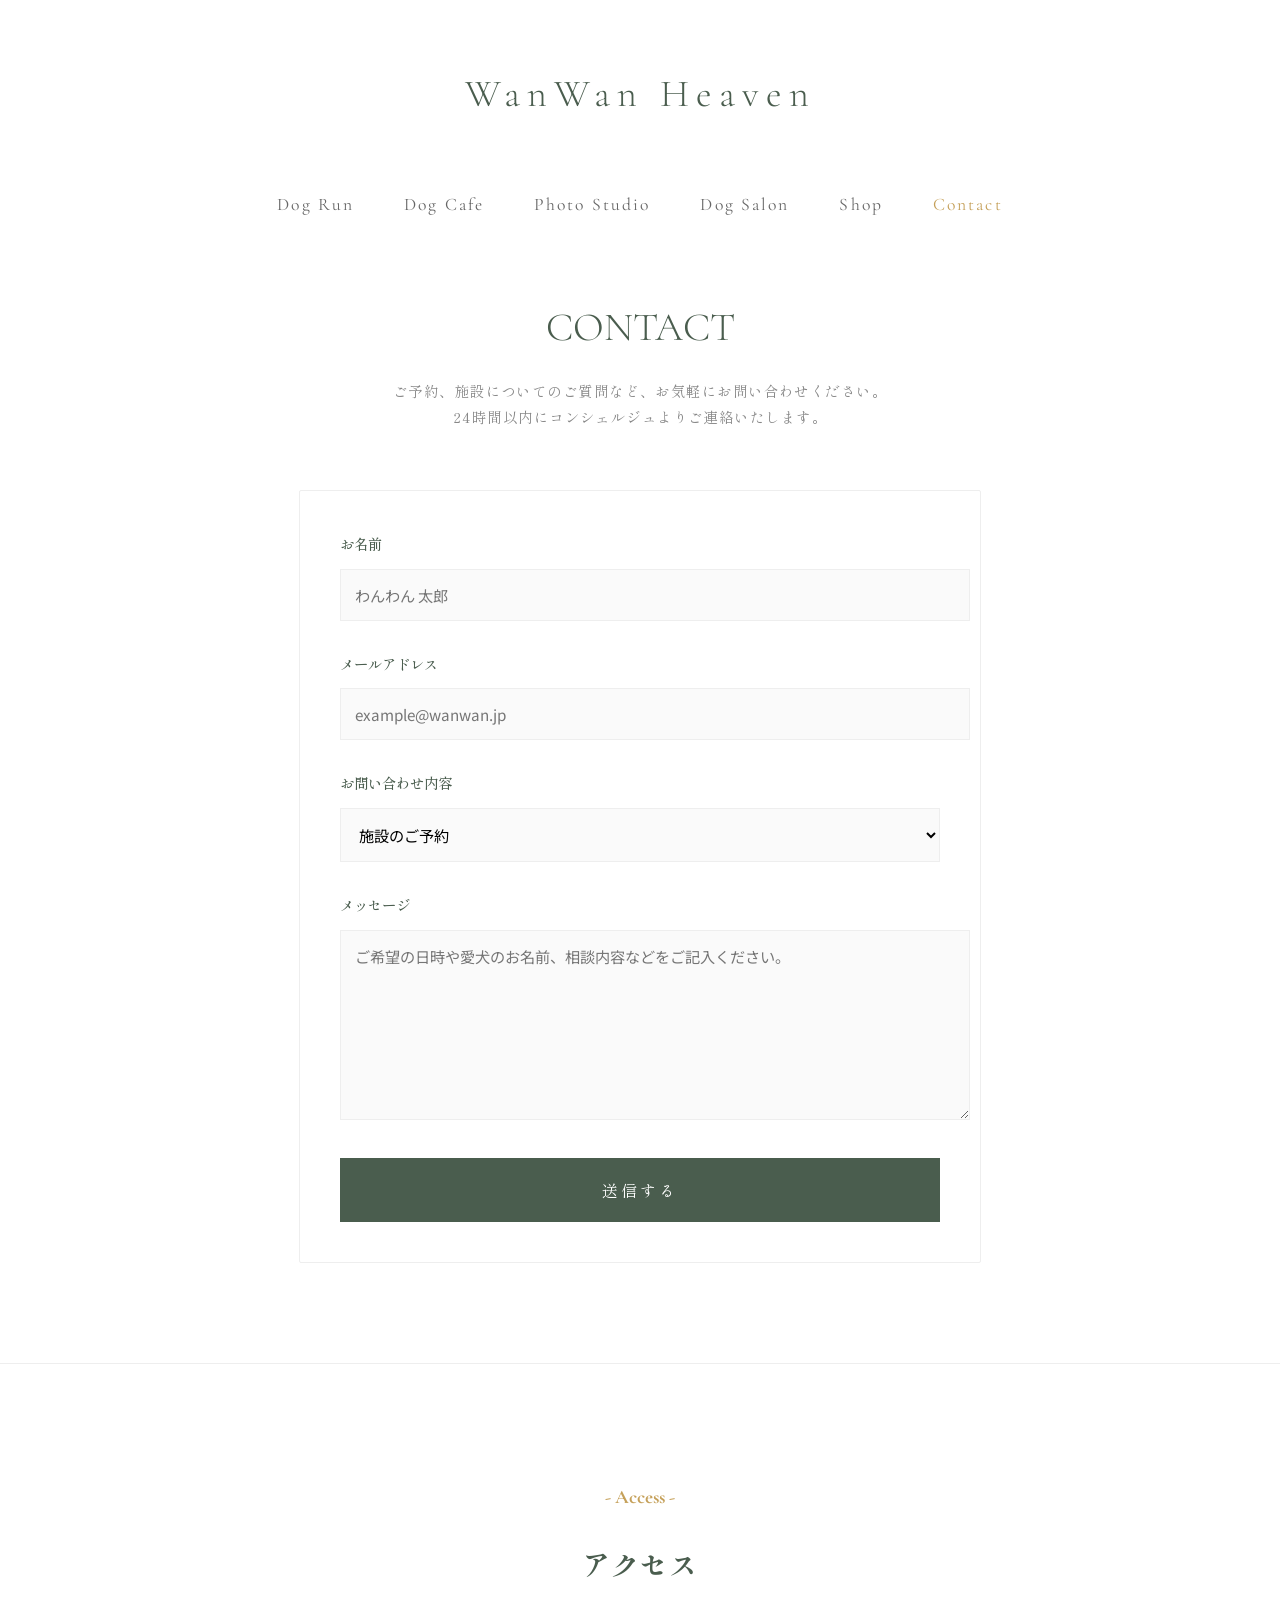
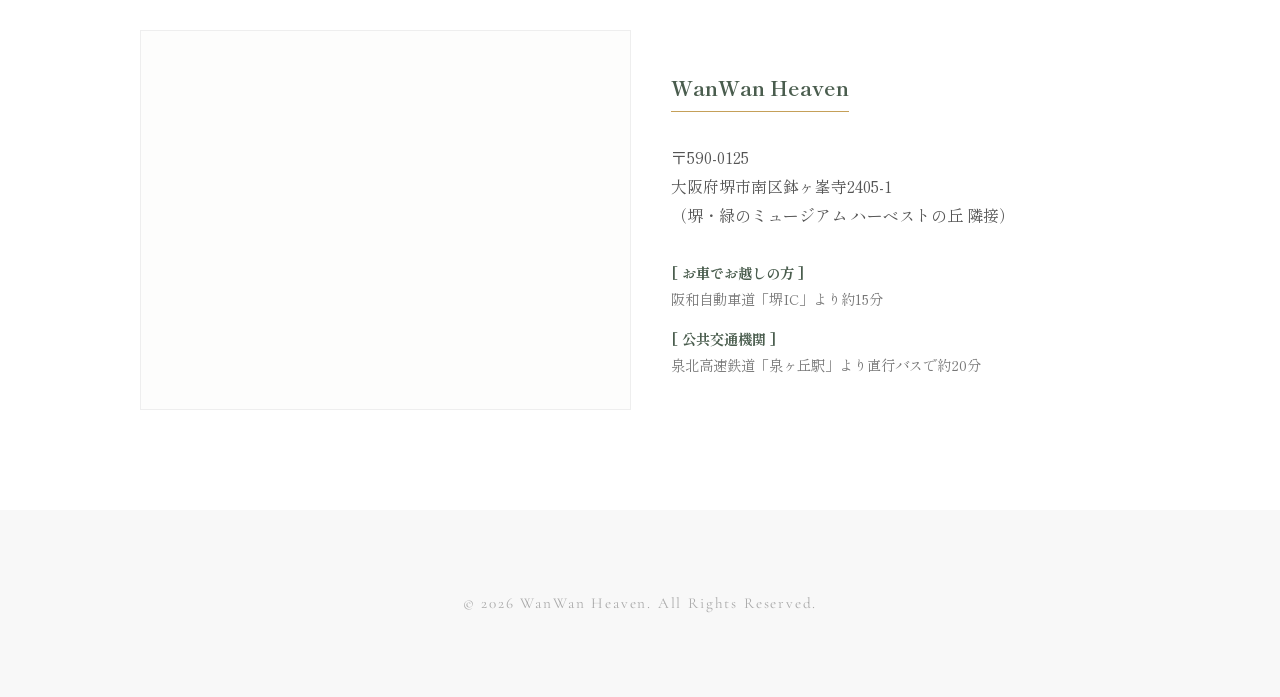
==== contact.html @ cfdf2ea4 "Add files via upload" ====
<!DOCTYPE html>
<html lang="ja">
<head>
    <meta charset="UTF-8">
    <meta name="viewport" content="width=device-width, initial-scale=1.0">
    <title>Contact | WanWan Heaven</title>
    <link href="https://fonts.googleapis.com/css2?family=Cormorant+Garamond:ital,wght@0,300;1,300&family=Noto+Sans+JP:wght@300;400&family=Shippori+Mincho:wght@400;500&display=swap" rel="stylesheet">
    <style>
        /* 変数定義（サイト共通） */
        :root {
            --main-green: #4a5d4e;
            --accent-gold: #c5a059;
            --text-color: #444;
            --line-color: #eee;
            --light-gray: #f8f8f8;
            --bg-color: #fdfdfc;
        }

        body {
            margin: 0; padding: 0;
            background-color: #fff;
            color: var(--text-color);
            font-family: 'Shippori Mincho', serif;
            -webkit-font-smoothing: antialiased;
            line-height: 1.8;
        }

        /* --- 🐾 スマホ専用 details メニュー --- */
        .mobile-only-menu { display: none; }

        /* --- ヘッダーデザイン --- */
        .site-header { padding: 60px 0 30px; text-align: center; background: #fff; }
        .header-logo {
            font-family: 'Cormorant Garamond', serif; font-size: 2.4rem;
            letter-spacing: 0.18em; margin-bottom: 60px; font-weight: 300;
        }
        .header-logo a { text-decoration: none; color: var(--main-green); }

        .global-nav ul {
            display: flex; justify-content: center;
            list-style: none; gap: 50px; padding: 0; margin: 0;
        }
        .global-nav li a {
            text-decoration: none; color: #666;
            font-family: 'Cormorant Garamond', serif; font-size: 1.1rem;
            letter-spacing: 0.12em; transition: 0.3s;
            position: relative; padding-bottom: 8px;
        }
        .global-nav li a:hover { color: var(--accent-gold); }

        /* --- モバイル対応 --- */
        @media (max-width: 900px) {
            .global-nav { display: none; }
            .mobile-only-menu {
                display: block; position: sticky; top: 0; z-index: 3000;
            }
            .header-logo { font-size: 1.8rem; margin-bottom: 30px; }
            .site-header { padding: 40px 0 20px; }
        }

        /* --- Contact コンテンツデザイン --- */
        .container { max-width: 1000px; margin: 0 auto; padding: 0 20px; }
        .page-title-section { text-align: center; margin: 40px 0 60px; }
        .page-title { font-family: 'Cormorant Garamond', serif; font-size: 2.5rem; color: var(--main-green); font-weight: 300; margin-bottom: 15px; }
        .page-subtitle { font-size: 0.9rem; color: #888; letter-spacing: 0.1em; line-height: 1.8; }

        /* --- Contact Form --- */
        .contact-form { max-width: 600px; margin: 40px auto 100px; background: #fff; padding: 40px; border-radius: 2px; border: 1px solid var(--line-color); }
        .form-group { margin-bottom: 30px; }
        label { display: block; margin-bottom: 12px; font-weight: 500; color: var(--main-green); font-size: 0.9rem; }
        
        input, select, textarea { 
            width: 100%; padding: 14px; border: 1px solid var(--line-color); 
            border-radius: 0; font-family: 'Noto Sans JP', sans-serif; 
            background: #fafafa; transition: 0.3s; font-size: 0.95rem;
        }
        input:focus, select:focus, textarea:focus { outline: none; border-color: var(--accent-gold); background: #fff; }
        
        textarea { height: 160px; resize: vertical; }
        
        .btn-submit { 
            width: 100%; padding: 20px; background: var(--main-green); 
            color: #fff; border: none; cursor: pointer; 
            font-size: 1rem; transition: 0.3s; letter-spacing: 0.2em;
            font-family: 'Shippori Mincho', serif;
        }
        .btn-submit:hover { background: var(--accent-gold); }

        /* --- Access Section --- */
        .access-wrap { padding: 100px 0; background: #fff; border-top: 1px solid var(--line-color); }
        .access-container { display: flex; flex-wrap: wrap; gap: 40px; align-items: center; margin-top: 40px; }

        footer { 
            text-align: center; padding: 80px 0; color: #aaa; 
            font-family: 'Cormorant Garamond', serif; font-size: 0.95rem; 
            letter-spacing: 0.12em; background: var(--light-gray);
        }

        @media (max-width: 600px) {
            .contact-form { padding: 25px 20px; }
        }
    </style>
</head>
<body>

<details class="mobile-only-menu">
  <summary style="cursor:pointer; padding:15px; list-style:none; background:var(--main-green); color:white; text-align:center; font-family:'Shippori Mincho', serif; letter-spacing:0.1em;">
    🐾 MENU 
  </summary>
  <nav style="background:rgba(255,255,255,0.98); padding:25px; border-bottom:1px solid var(--line-color); text-align:center; backdrop-filter:blur(5px);">
    <ul style="list-style:none; padding:0; margin:0;">
      <li style="margin-bottom:20px;"><a href="Dog Run.html" style="text-decoration:none; color:var(--main-green); font-size:1.1rem;">Dog Run</a></li>
      <li style="margin-bottom:20px;"><a href="Dog Cafe.html" style="text-decoration:none; color:var(--main-green); font-size:1.1rem;">Dog Cafe</a></li>
      <li style="margin-bottom:20px;"><a href="Photo Area.html" style="text-decoration:none; color:var(--main-green); font-size:1.1rem;">Photo Studio</a></li>
      <li style="margin-bottom:20px;"><a href="Dog Salon.html" style="text-decoration:none; color:var(--main-green); font-size:1.1rem;">Dog Salon</a></li>
      <li style="margin-bottom:20px;"><a href="Shop.html" style="text-decoration:none; color:var(--main-green); font-size:1.1rem;">Shop</a></li>
      <li><a href="contact.html" style="text-decoration:none; color:var(--accent-gold); font-size:1.1rem; font-weight:bold;">Contact</a></li>
    </ul>
  </nav>
</details>

<header class="site-header">
    <div class="header-logo">
        <a href="index.html">WanWan Heaven</a>
    </div>
    <nav class="global-nav">
        <ul>
            <li><a href="Dog Run.html">Dog Run</a></li>
            <li><a href="Dog Cafe.html">Dog Cafe</a></li>
            <li><a href="Photo Area.html">Photo Studio</a></li>
            <li><a href="Dog Salon.html">Dog Salon</a></li>
            <li><a href="Shop.html">Shop</a></li>
            <li><a href="contact.html" style="color: var(--accent-gold);">Contact</a></li>
        </ul>
    </nav>
</header>

<main class="container">
    <div class="page-title-section">
        <h1 class="page-title">CONTACT</h1>
        <p class="page-subtitle">ご予約、施設についてのご質問など、お気軽にお問い合わせください。<br>24時間以内にコンシェルジュよりご連絡いたします。</p>
    </div>

    <form class="contact-form" action="#" method="post">
        <div class="form-group">
            <label for="name">お名前</label>
            <input type="text" id="name" name="name" required placeholder="わんわん 太郎">
        </div>
        <div class="form-group">
            <label for="email">メールアドレス</label>
            <input type="email" id="email" name="email" required placeholder="example@wanwan.jp">
        </div>
        <div class="form-group">
            <label for="category">お問い合わせ内容</label>
            <select id="category" name="category">
                <option value="reserve">施設のご予約</option>
                <option value="salon">トリミング予約</option>
                <option value="question">施設についてのご質問</option>
                <option value="other">その他</option>
            </select>
        </div>
        <div class="form-group">
            <label for="message">メッセージ</label>
            <textarea id="message" name="message" required placeholder="ご希望の日時や愛犬のお名前、相談内容などをご記入ください。"></textarea>
        </div>
        <button type="submit" class="btn-submit">送信する</button>
    </form>
</main>

<section class="access-wrap">
    <div class="container">
        <div style="text-align: center; margin-bottom: 40px;">
            <h2 style="font-family:'Cormorant Garamond', serif; font-size:1.2rem; color:var(--accent-gold); margin-bottom:10px;">- Access -</h2>
            <h2 style="font-size: 1.8rem; color: var(--main-green);">アクセス</h2>
        </div>

        <div class="access-container">
            <div style="flex: 1; min-width: 300px; border: 1px solid var(--line-color); padding: 10px; background: #fdfdfc;">
                <iframe 
                    src="https://www.google.com/maps/embed?pb=!1m18!1m12!1m3!1d3286.953509176378!2d135.53123537633216!3d34.47870939498218!2m3!1f0!2f0!3f0!3m2!1i1024!2i768!4f13.1!3m3!1m2!1s0x6000da2840000001%3A0x6b70125430b35581!2z44OP44O844OZ44K544OI44Gu5LiY!5e0!3m2!1sja!2sjp!4v1710000000000!5m2!1sja!2sjp" 
                    width="100%" 
                    height="350" 
                    style="border:0; filter: grayscale(0.2);" 
                    allowfullscreen="" 
                    loading="lazy">
                </iframe>
            </div>

            <div style="flex: 1; min-width: 300px;">
                <div style="margin-bottom: 30px;">
                    <h3 style="color: var(--main-green); font-size: 1.3rem; margin-bottom: 15px; border-bottom: 1px solid var(--accent-gold); display: inline-block; padding-bottom: 5px;">
                        WanWan Heaven
                    </h3>
                    <p style="font-size: 1rem; color: #555;">
                        〒590-0125<br>
                        大阪府堺市南区鉢ヶ峯寺2405-1<br>
                        （堺・緑のミュージアム ハーベストの丘 隣接）
                    </p>
                </div>
                
                <div style="font-size: 0.9rem; color: #777;">
                    <p style="margin-bottom: 10px;">
                        <strong style="color: var(--main-green);">[ お車でお越しの方 ]</strong><br>
                        阪和自動車道「堺IC」より約15分
                    </p>
                    <p>
                        <strong style="color: var(--main-green);">[ 公共交通機関 ]</strong><br>
                        泉北高速鉄道「泉ヶ丘駅」より直行バスで約20分
                    </p>
                </div>
            </div>
        </div>
    </div>
</section>

<footer>
    &copy; 2026 WanWan Heaven. All Rights Reserved.
</footer>

</body>
</html>
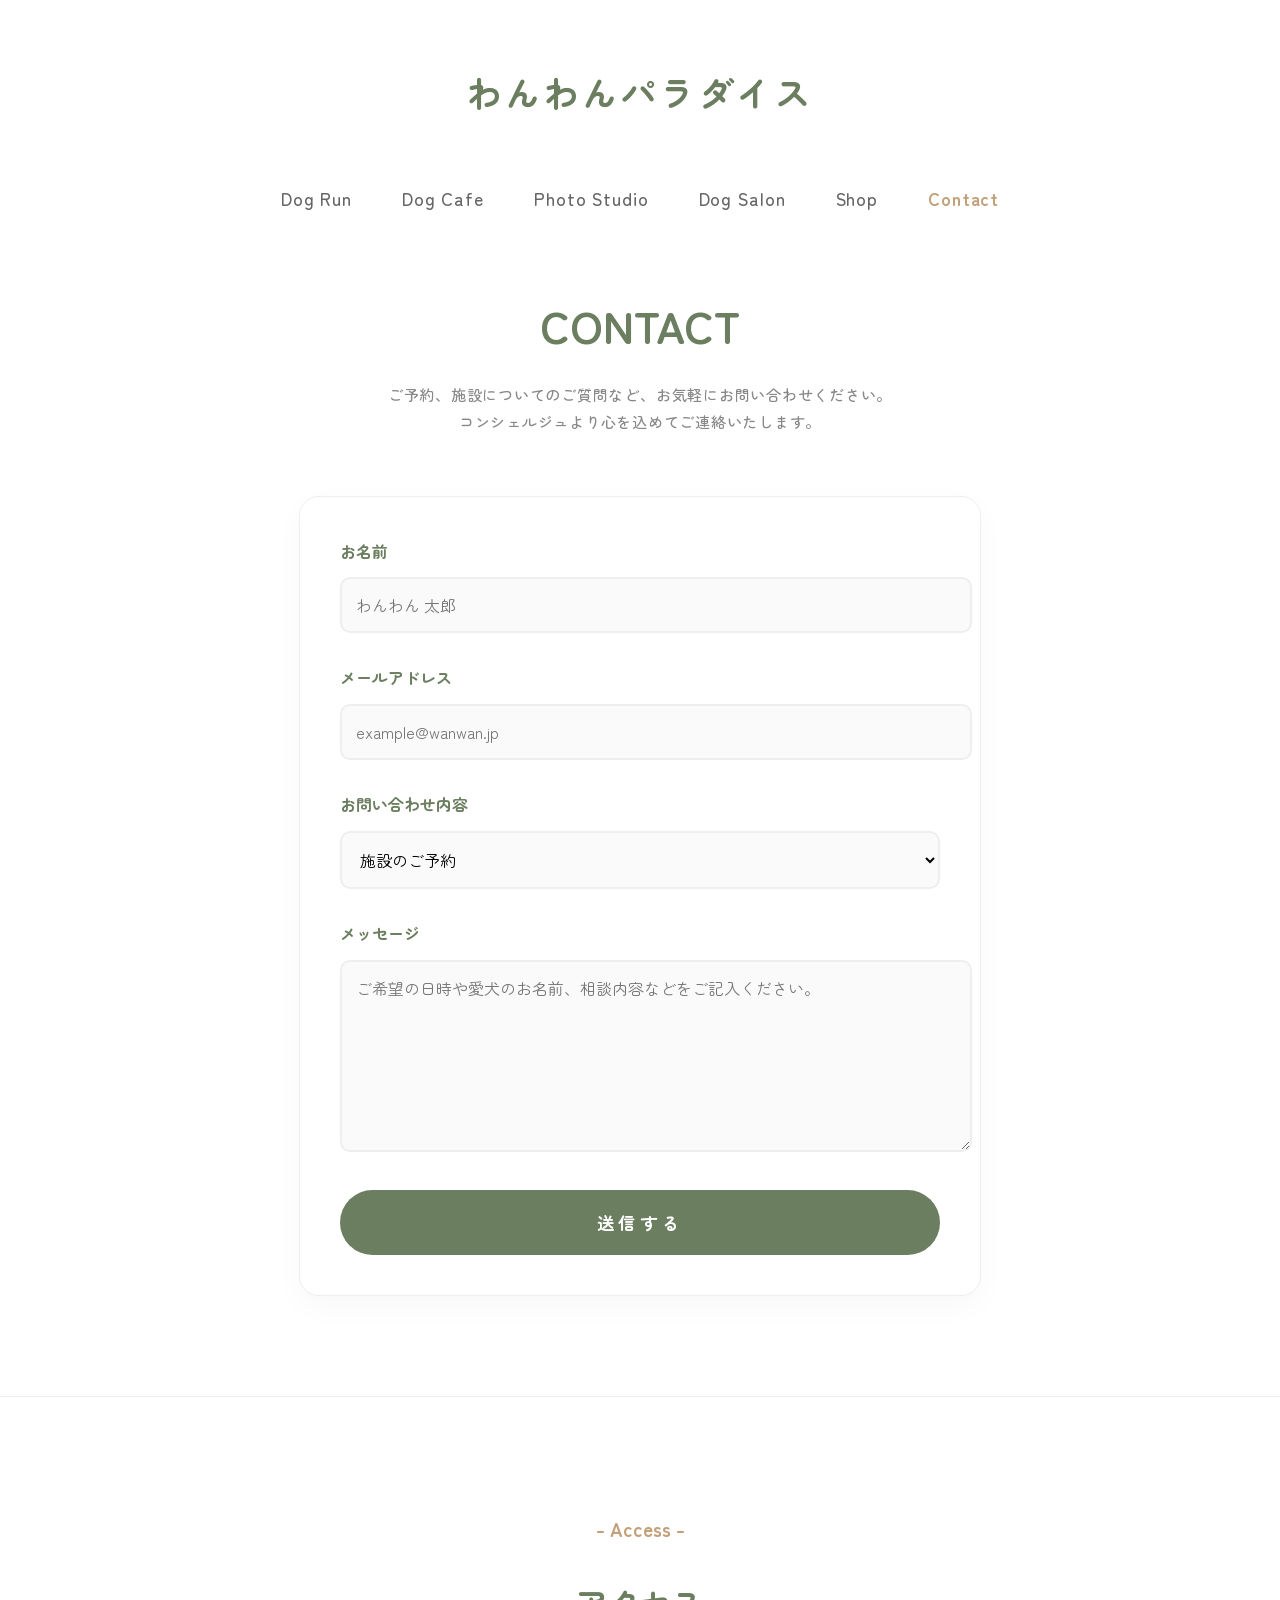
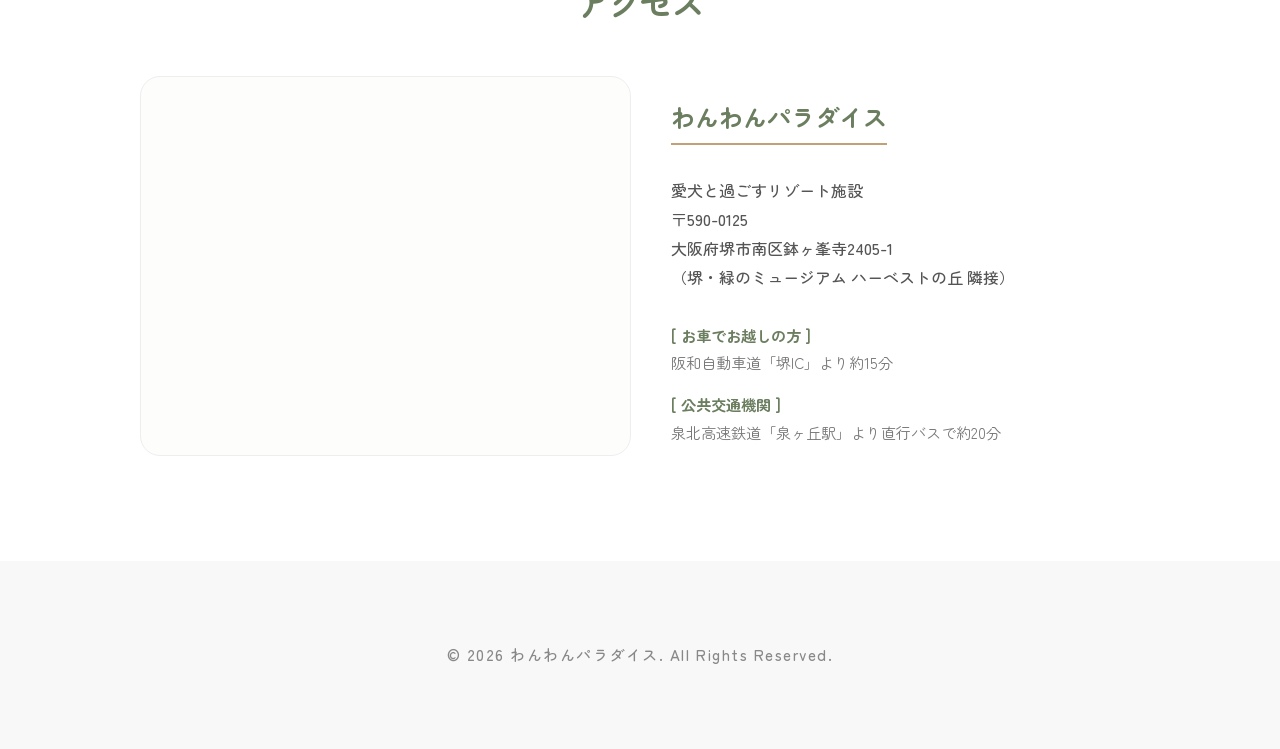
==== commit f26d6428: "Add files via upload" ====
--- a/contact.html
+++ b/contact.html
@@ -3,13 +3,13 @@
 <head>
     <meta charset="UTF-8">
     <meta name="viewport" content="width=device-width, initial-scale=1.0">
-    <title>Contact | WanWan Heaven</title>
-    <link href="https://fonts.googleapis.com/css2?family=Cormorant+Garamond:ital,wght@0,300;1,300&family=Noto+Sans+JP:wght@300;400&family=Shippori+Mincho:wght@400;500&display=swap" rel="stylesheet">
+    <title>Contact | わんわんパラダイス</title>
+    <link href="https://fonts.googleapis.com/css2?family=Cormorant+Garamond:ital,wght@0,300;1,300&family=Noto+Sans+JP:wght@300;400&family=Zen+Maru+Gothic:wght@400;500;700&display=swap" rel="stylesheet">
     <style>
         /* 変数定義（サイト共通） */
         :root {
-            --main-green: #4a5d4e;
-            --accent-gold: #c5a059;
+            --main-green: #6b7e5f; /* トップページと統一 */
+            --accent-gold: #c2a17a; /* トップページと統一 */
             --text-color: #444;
             --line-color: #eee;
             --light-gray: #f8f8f8;
@@ -20,7 +20,8 @@
             margin: 0; padding: 0;
             background-color: #fff;
             color: var(--text-color);
-            font-family: 'Shippori Mincho', serif;
+            /* 親しみやすい丸ゴシックへ変更 */
+            font-family: 'Zen Maru Gothic', sans-serif;
             -webkit-font-smoothing: antialiased;
             line-height: 1.8;
         }
@@ -31,8 +32,8 @@
         /* --- ヘッダーデザイン --- */
         .site-header { padding: 60px 0 30px; text-align: center; background: #fff; }
         .header-logo {
-            font-family: 'Cormorant Garamond', serif; font-size: 2.4rem;
-            letter-spacing: 0.18em; margin-bottom: 60px; font-weight: 300;
+            font-size: 2.2rem;
+            letter-spacing: 0.1em; margin-bottom: 60px; font-weight: 700;
         }
         .header-logo a { text-decoration: none; color: var(--main-green); }
 
@@ -42,8 +43,9 @@
         }
         .global-nav li a {
             text-decoration: none; color: #666;
-            font-family: 'Cormorant Garamond', serif; font-size: 1.1rem;
-            letter-spacing: 0.12em; transition: 0.3s;
+            font-size: 1.1rem;
+            font-weight: 500;
+            letter-spacing: 0.05em; transition: 0.3s;
             position: relative; padding-bottom: 8px;
         }
         .global-nav li a:hover { color: var(--accent-gold); }
@@ -61,18 +63,18 @@
         /* --- Contact コンテンツデザイン --- */
         .container { max-width: 1000px; margin: 0 auto; padding: 0 20px; }
         .page-title-section { text-align: center; margin: 40px 0 60px; }
-        .page-title { font-family: 'Cormorant Garamond', serif; font-size: 2.5rem; color: var(--main-green); font-weight: 300; margin-bottom: 15px; }
-        .page-subtitle { font-size: 0.9rem; color: #888; letter-spacing: 0.1em; line-height: 1.8; }
+        .page-title { font-size: 2.8rem; color: var(--main-green); font-weight: 700; margin-bottom: 15px; }
+        .page-subtitle { font-size: 0.95rem; color: #888; letter-spacing: 0.05em; line-height: 1.8; font-weight: 500; }
 
         /* --- Contact Form --- */
-        .contact-form { max-width: 600px; margin: 40px auto 100px; background: #fff; padding: 40px; border-radius: 2px; border: 1px solid var(--line-color); }
+        .contact-form { max-width: 600px; margin: 40px auto 100px; background: #fff; padding: 40px; border-radius: 20px; border: 1px solid var(--line-color); box-shadow: 0 10px 30px rgba(0,0,0,0.03); }
         .form-group { margin-bottom: 30px; }
-        label { display: block; margin-bottom: 12px; font-weight: 500; color: var(--main-green); font-size: 0.9rem; }
+        label { display: block; margin-bottom: 12px; font-weight: 700; color: var(--main-green); font-size: 1rem; }
         
         input, select, textarea { 
-            width: 100%; padding: 14px; border: 1px solid var(--line-color); 
-            border-radius: 0; font-family: 'Noto Sans JP', sans-serif; 
-            background: #fafafa; transition: 0.3s; font-size: 0.95rem;
+            width: 100%; padding: 14px; border: 2px solid var(--line-color); 
+            border-radius: 10px; font-family: 'Zen Maru Gothic', sans-serif; 
+            background: #fafafa; transition: 0.3s; font-size: 1rem;
         }
         input:focus, select:focus, textarea:focus { outline: none; border-color: var(--accent-gold); background: #fff; }
         
@@ -81,47 +83,51 @@
         .btn-submit { 
             width: 100%; padding: 20px; background: var(--main-green); 
             color: #fff; border: none; cursor: pointer; 
-            font-size: 1rem; transition: 0.3s; letter-spacing: 0.2em;
-            font-family: 'Shippori Mincho', serif;
-        }
-        .btn-submit:hover { background: var(--accent-gold); }
+            border-radius: 50px;
+            font-size: 1.1rem; transition: 0.3s; letter-spacing: 0.2em;
+            font-family: 'Zen Maru Gothic', sans-serif;
+            font-weight: 700;
+        }
+        .btn-submit:hover { background: var(--accent-gold); transform: translateY(-2px); box-shadow: 0 5px 15px rgba(194, 161, 122, 0.3); }
 
         /* --- Access Section --- */
         .access-wrap { padding: 100px 0; background: #fff; border-top: 1px solid var(--line-color); }
         .access-container { display: flex; flex-wrap: wrap; gap: 40px; align-items: center; margin-top: 40px; }
 
         footer { 
-            text-align: center; padding: 80px 0; color: #aaa; 
-            font-family: 'Cormorant Garamond', serif; font-size: 0.95rem; 
-            letter-spacing: 0.12em; background: var(--light-gray);
+            text-align: center; padding: 80px 0; color: #888; 
+            font-weight: 500;
+            font-size: 0.95rem; 
+            letter-spacing: 0.1em; background: var(--light-gray);
         }
 
         @media (max-width: 600px) {
-            .contact-form { padding: 25px 20px; }
+            .contact-form { padding: 30px 20px; }
+            .page-title { font-size: 2.2rem; }
         }
     </style>
 </head>
 <body>
 
 <details class="mobile-only-menu">
-  <summary style="cursor:pointer; padding:15px; list-style:none; background:var(--main-green); color:white; text-align:center; font-family:'Shippori Mincho', serif; letter-spacing:0.1em;">
+  <summary style="cursor:pointer; padding:15px; list-style:none; background:var(--main-green); color:white; text-align:center; font-weight:700; letter-spacing:0.1em;">
     🐾 MENU 
   </summary>
   <nav style="background:rgba(255,255,255,0.98); padding:25px; border-bottom:1px solid var(--line-color); text-align:center; backdrop-filter:blur(5px);">
     <ul style="list-style:none; padding:0; margin:0;">
-      <li style="margin-bottom:20px;"><a href="Dog Run.html" style="text-decoration:none; color:var(--main-green); font-size:1.1rem;">Dog Run</a></li>
-      <li style="margin-bottom:20px;"><a href="Dog Cafe.html" style="text-decoration:none; color:var(--main-green); font-size:1.1rem;">Dog Cafe</a></li>
-      <li style="margin-bottom:20px;"><a href="Photo Area.html" style="text-decoration:none; color:var(--main-green); font-size:1.1rem;">Photo Studio</a></li>
-      <li style="margin-bottom:20px;"><a href="Dog Salon.html" style="text-decoration:none; color:var(--main-green); font-size:1.1rem;">Dog Salon</a></li>
-      <li style="margin-bottom:20px;"><a href="Shop.html" style="text-decoration:none; color:var(--main-green); font-size:1.1rem;">Shop</a></li>
-      <li><a href="contact.html" style="text-decoration:none; color:var(--accent-gold); font-size:1.1rem; font-weight:bold;">Contact</a></li>
+      <li style="margin-bottom:20px;"><a href="Dog Run.html" style="text-decoration:none; color:var(--main-green); font-size:1.1rem; font-weight:700;">Dog Run</a></li>
+      <li style="margin-bottom:20px;"><a href="Dog Cafe.html" style="text-decoration:none; color:var(--main-green); font-size:1.1rem; font-weight:700;">Dog Cafe</a></li>
+      <li style="margin-bottom:20px;"><a href="Photo Area.html" style="text-decoration:none; color:var(--main-green); font-size:1.1rem; font-weight:700;">Photo Studio</a></li>
+      <li style="margin-bottom:20px;"><a href="Dog Salon.html" style="text-decoration:none; color:var(--main-green); font-size:1.1rem; font-weight:700;">Dog Salon</a></li>
+      <li style="margin-bottom:20px;"><a href="Shop.html" style="text-decoration:none; color:var(--main-green); font-size:1.1rem; font-weight:700;">Shop</a></li>
+      <li><a href="contact.html" style="text-decoration:none; color:var(--accent-gold); font-size:1.1rem; font-weight:700;">Contact</a></li>
     </ul>
   </nav>
 </details>
 
 <header class="site-header">
     <div class="header-logo">
-        <a href="index.html">WanWan Heaven</a>
+        <a href="index.html">わんわんパラダイス</a>
     </div>
     <nav class="global-nav">
         <ul>
@@ -130,7 +136,7 @@
             <li><a href="Photo Area.html">Photo Studio</a></li>
             <li><a href="Dog Salon.html">Dog Salon</a></li>
             <li><a href="Shop.html">Shop</a></li>
-            <li><a href="contact.html" style="color: var(--accent-gold);">Contact</a></li>
+            <li><a href="contact.html" style="color: var(--accent-gold); font-weight: 700;">Contact</a></li>
         </ul>
     </nav>
 </header>
@@ -138,7 +144,7 @@
 <main class="container">
     <div class="page-title-section">
         <h1 class="page-title">CONTACT</h1>
-        <p class="page-subtitle">ご予約、施設についてのご質問など、お気軽にお問い合わせください。<br>24時間以内にコンシェルジュよりご連絡いたします。</p>
+        <p class="page-subtitle">ご予約、施設についてのご質問など、お気軽にお問い合わせください。<br>コンシェルジュより心を込めてご連絡いたします。</p>
     </div>
 
     <form class="contact-form" action="#" method="post">
@@ -170,17 +176,17 @@
 <section class="access-wrap">
     <div class="container">
         <div style="text-align: center; margin-bottom: 40px;">
-            <h2 style="font-family:'Cormorant Garamond', serif; font-size:1.2rem; color:var(--accent-gold); margin-bottom:10px;">- Access -</h2>
-            <h2 style="font-size: 1.8rem; color: var(--main-green);">アクセス</h2>
+            <h2 style="font-size:1.2rem; color:var(--accent-gold); margin-bottom:10px; font-weight:700;">- Access -</h2>
+            <h2 style="font-size: 2rem; color: var(--main-green); font-weight: 700;">アクセス</h2>
         </div>
 
         <div class="access-container">
-            <div style="flex: 1; min-width: 300px; border: 1px solid var(--line-color); padding: 10px; background: #fdfdfc;">
+            <div style="flex: 1; min-width: 300px; border: 1px solid var(--line-color); padding: 10px; background: #fdfdfc; border-radius: 20px;">
                 <iframe 
                     src="https://www.google.com/maps/embed?pb=!1m18!1m12!1m3!1d3286.953509176378!2d135.53123537633216!3d34.47870939498218!2m3!1f0!2f0!3f0!3m2!1i1024!2i768!4f13.1!3m3!1m2!1s0x6000da2840000001%3A0x6b70125430b35581!2z44OP44O844OZ44K544OI44Gu5LiY!5e0!3m2!1sja!2sjp!4v1710000000000!5m2!1sja!2sjp" 
                     width="100%" 
                     height="350" 
-                    style="border:0; filter: grayscale(0.2);" 
+                    style="border:0; filter: grayscale(0.2); border-radius: 15px;" 
                     allowfullscreen="" 
                     loading="lazy">
                 </iframe>
@@ -188,17 +194,18 @@
 
             <div style="flex: 1; min-width: 300px;">
                 <div style="margin-bottom: 30px;">
-                    <h3 style="color: var(--main-green); font-size: 1.3rem; margin-bottom: 15px; border-bottom: 1px solid var(--accent-gold); display: inline-block; padding-bottom: 5px;">
-                        WanWan Heaven
+                    <h3 style="color: var(--main-green); font-size: 1.5rem; margin-bottom: 15px; border-bottom: 2px solid var(--accent-gold); display: inline-block; padding-bottom: 5px; font-weight: 700;">
+                        わんわんパラダイス
                     </h3>
-                    <p style="font-size: 1rem; color: #555;">
+                    <p style="font-size: 1rem; color: #555; font-weight: 500;">
+                        愛犬と過ごすリゾート施設<br>
                         〒590-0125<br>
                         大阪府堺市南区鉢ヶ峯寺2405-1<br>
                         （堺・緑のミュージアム ハーベストの丘 隣接）
                     </p>
                 </div>
                 
-                <div style="font-size: 0.9rem; color: #777;">
+                <div style="font-size: 0.95rem; color: #777;">
                     <p style="margin-bottom: 10px;">
                         <strong style="color: var(--main-green);">[ お車でお越しの方 ]</strong><br>
                         阪和自動車道「堺IC」より約15分
@@ -214,7 +221,7 @@
 </section>
 
 <footer>
-    &copy; 2026 WanWan Heaven. All Rights Reserved.
+    © 2026 わんわんパラダイス. All Rights Reserved.
 </footer>
 
 </body>
